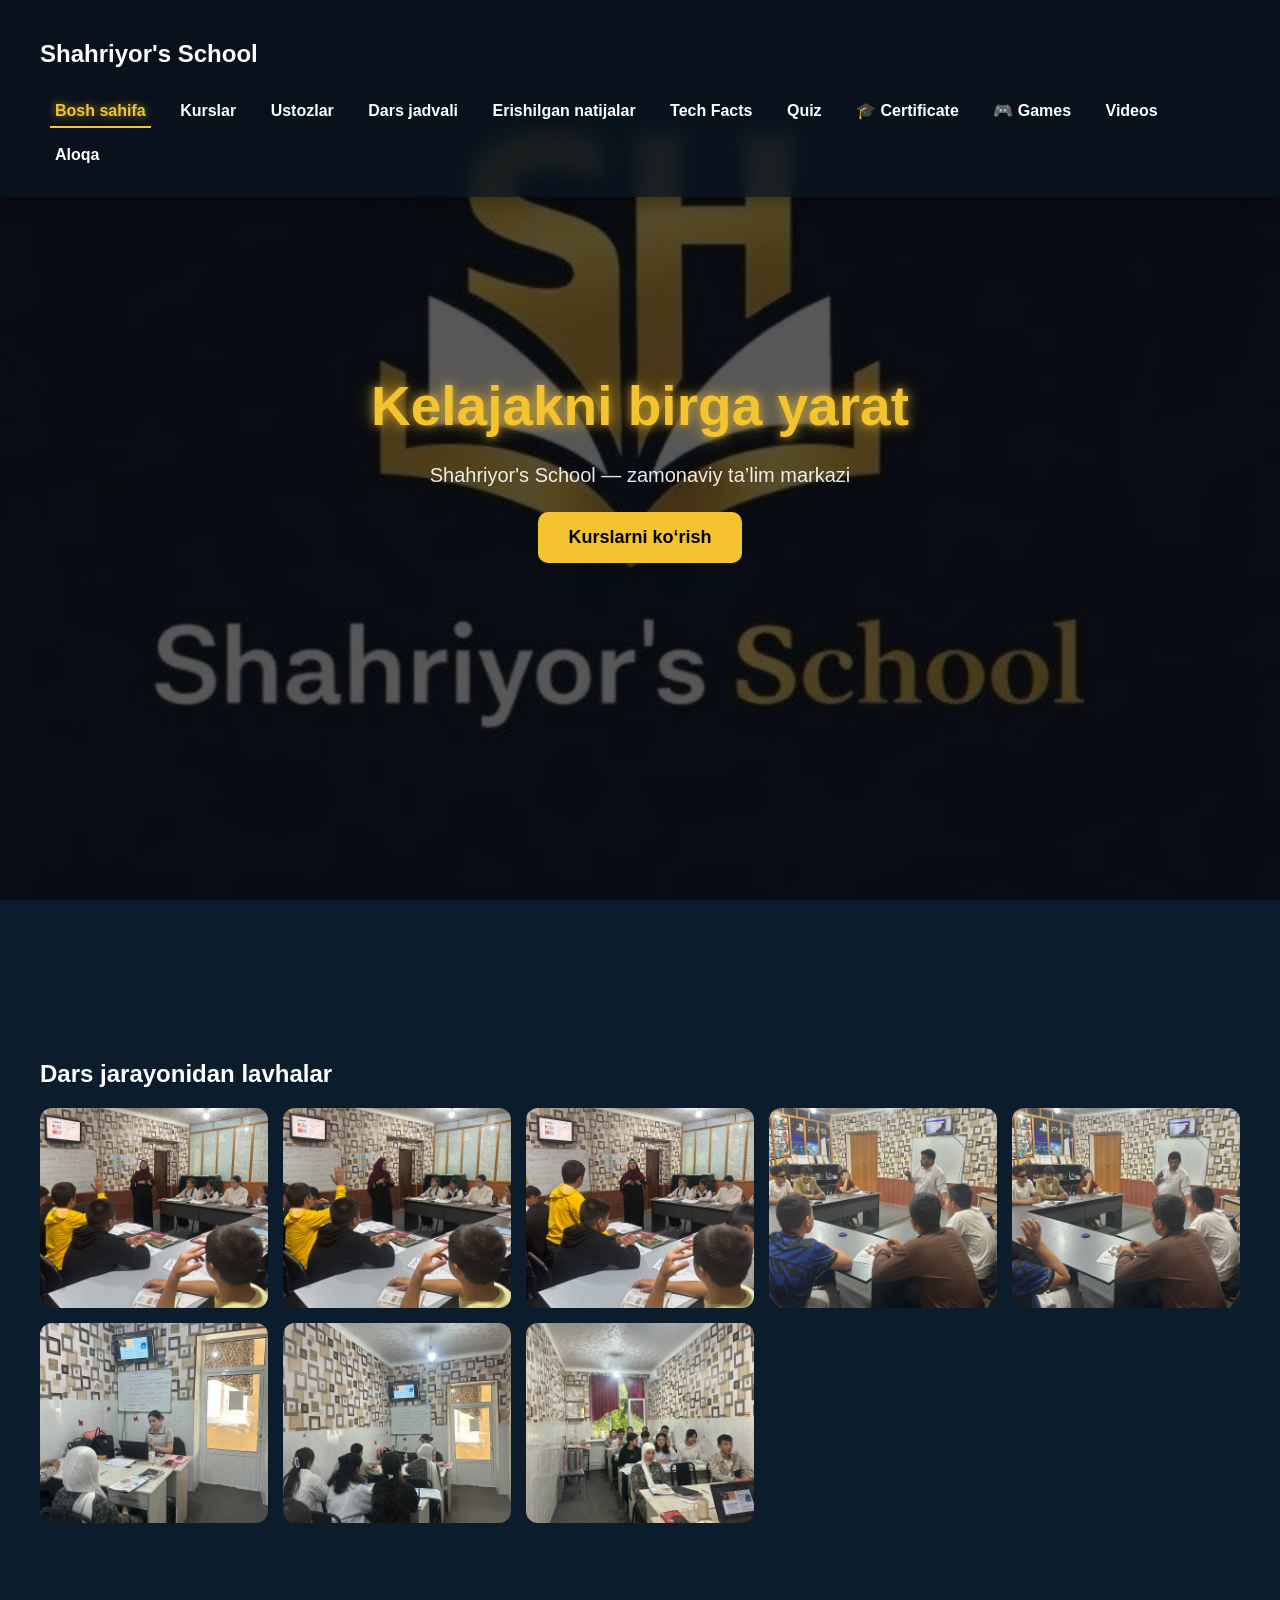
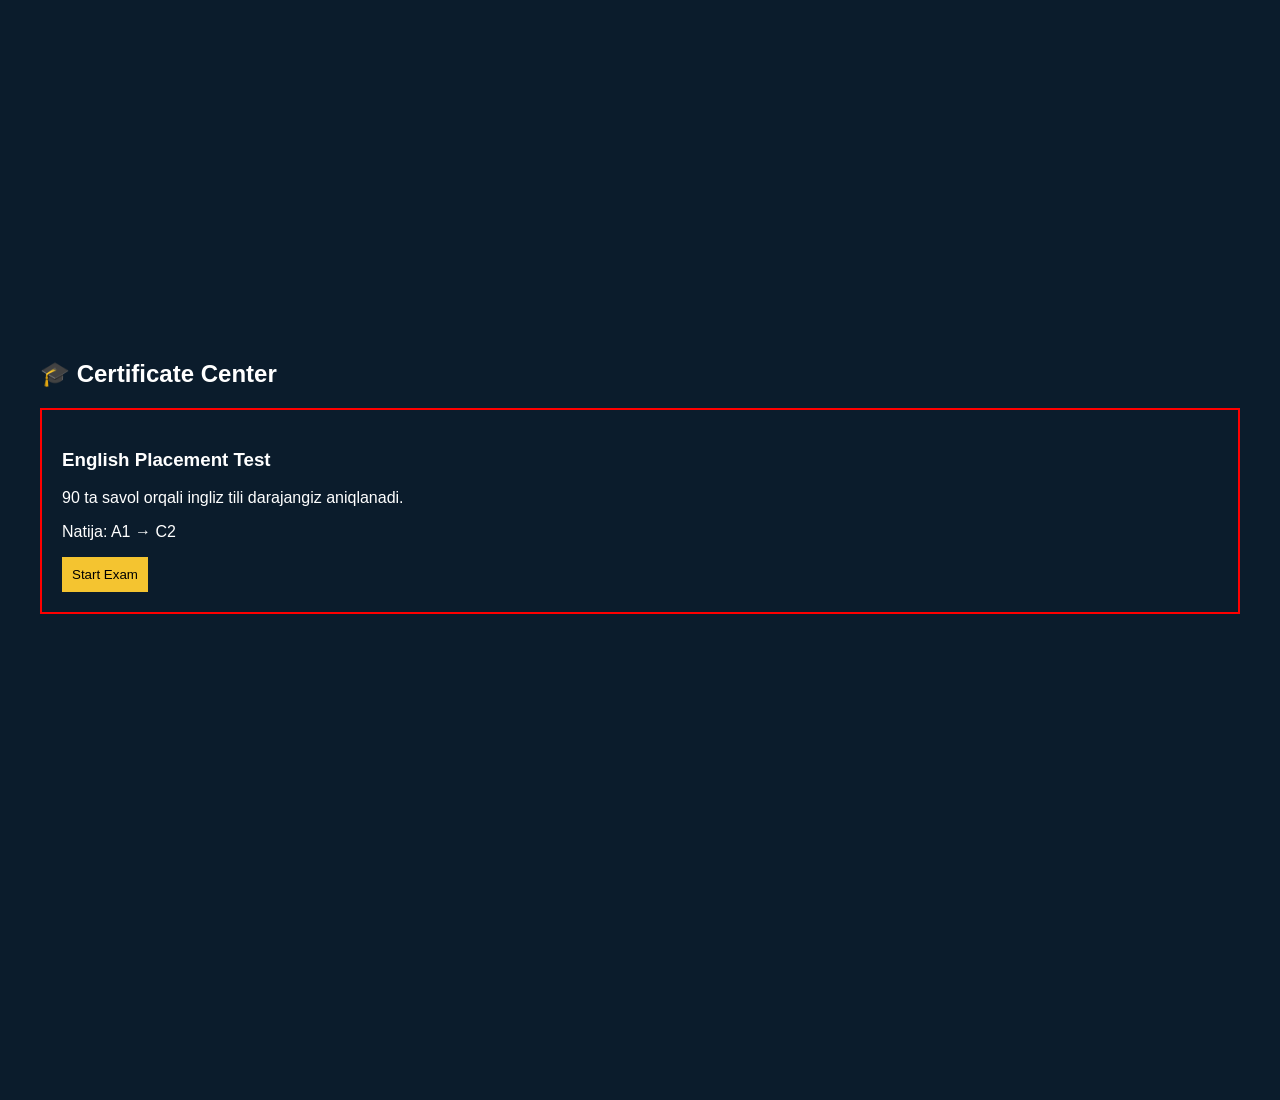
==== index.html @ 8b15fd75 "Add files via upload" ====
<!DOCTYPE html>
<html lang="uz">
<head>
<meta charset="UTF-8">
<meta name="viewport" content="width=device-width, initial-scale=1.0">
<title>Shahriyor's School | Ingliz tili va IT o'quv markazi</title>
<link rel="stylesheet" href="style.css">

<link rel="icon" type="image/png" href="favicon.png">

</head>

<body>

<!-- HERO SECTION -->
<div class="hero">
  <div class="hero-overlay"></div>

  <div class="hero-content">
  <h1 id="typewriter"></h1>
  <p>Shahriyor's School — zamonaviy ta’lim markazi</p>

 <button onclick="goSection('courses')">Kurslarni ko‘rish</button>
</div>
</div>

<header class="main-header">
<h2>Shahriyor's School</h2>
<button class="menu-toggle" onclick="toggleMenu()">☰ Menu</button>
<nav>
<button onclick="goSection('home')">Bosh sahifa</button>
<button onclick="goSection('courses')">Kurslar</button>
<button onclick="goSection('teachers')">Ustozlar</button>
<button onclick="goSection('schedule')">Dars jadvali</button>
<button onclick="goSection('results')">Erishilgan natijalar</button>
<button onclick="goSection('facts')">Tech Facts</button>
<button onclick="goSection('quiz')">Quiz</button>
<button onclick="goSection('certificate')">🎓 Certificate</button>
<button onclick="goSection('games')">🎮 Games</button>
<button onclick="goSection('videos')">Videos</button>
<button onclick="goSection('contact')">Aloqa</button>
</nav>
</header>
<!-- HOME -->
<section id="home" class="active">

<h2>Dars jarayonidan lavhalar</h2>

<div class="gallery">
  <img src="images!!/lopo1.jpg.jpg" onclick="openImage(this)">
  <img src="images!!/lopo2.jpg.jpg" onclick="openImage(this)">
  <img src="images!!/lopo3.jpg.jpg" onclick="openImage(this)">
  <img src="images!!/lopo4.jpg.jpg" onclick="openImage(this)">
  <img src="images!!/lopo5.jpg.jpg" onclick="openImage(this)">
  <img src="images!!/lopo6.jpg.jpg" onclick="openImage(this)">
  <img src="images!!/lopo7.jpg.jpg" onclick="openImage(this)">
  <img src="images!!/lopo8.jpg.jpg" onclick="openImage(this)">
</div>

</section>
<!-- Kattalashtirish oynasi -->
<div id="lightbox" onclick="outsideClose(event)">
  <span class="prev" onclick="prevImage(event)">&#10094;</span>
  <img id="lightbox-img">
  <span class="next" onclick="nextImage(event)">&#10095;</span>
  <span class="close-btn" onclick="closeImage()">✖</span>
</div>

<!-- TEACHERS -->
<section id="teachers">
<h2>Ustozlar</h2>

<div class="teachers-grid">

  <div class="teacher-box scroll-anim">
    <img src="images!!/Shahriyor Ruzimatov.jpg" alt="">
    <h3>Shahriyor Ruzimatov</h3>
    <h3>CEO: Founder of this studying center</h3>
    <p>18 yillik tajribaga ega malakali ustoz. Shahriyor's School asoschisi</p>
    <p>Pre-Intermediate, Intermediate, Upper-Intermediate, IELTS, TOEFL, Multilevel</p>
  </div>

  <div class="teacher-box">
    <img src="images!!/Ardasher Azizmatov.jpg" alt="">
    <h3>Ardasher Azizmatov</h3>
    <p>English Support Teacher</p>
    <p>Beginner, Elementary, Pre-Intermediate</p>
  </div>

  <div class="teacher-box">
    <img src="images!!/Izatilla Raxmadjanov.jpg" alt="">
    <h3>Izatilla Raxmadjanov</h3>
    <p>IT Teacher. Dasturlashni 0 dan o'rganishingizga yordam beradi.</p>
    <p>Frontend, Backend, Python, CSS, JS, HTML</p>
  </div>

  <div class="teacher-box">
    <img src="images!!/Husanova Sevara.jpg" alt="">
    <h3>Husanova Sevara</h3>
    <p>English Teacher. 5+ yillik tajribaga ega malakali ustoz.</p>
    <p>Beginner, Elementary, Pre-Intermediate</p>
  </div>

  <div class="teacher-box">
    <img src="images!!/Nihola Mamayusupova.jpg" alt="">
    <h3>Nihola Mamayusupova</h3>
    <p>English Teacher. C1 darajaga ega tajribali ustozlardan biri.</p>
    <p>Beginner, Elementary, Pre-Intermediate</p>
  </div>

</div> 

</section>

<!-- COURSES -->
<section id="courses">

<h2>Kurslar</h2>

<div id="course-home">
  <div class="course-select">
    <button class="course-main" onclick="showEnglish()">📘 Ingliz tili</button>
    <button class="course-main" onclick="showIT()">💻 IT</button>
  </div>
</div>

<div id="english" class="hidden english-list">
  <button class="back-btn" onclick="backCourses()">⬅ Ortga</button>

  <button onclick="openModal('Beginner', 'Ardasher Azizmatov tomonidan olib boriladi', '300 ming som')">Beginner</button>
  <button onclick="openModal('Elementary', 'Ardasher Azizmatov tomonidan olib boriladi', '300 ming som')">Elementary</button>
  <button onclick="openModal('Pre-Intermediate', 'Shahriyor Ruzimatov tomonidan olib boriladi', '350 ming som')">Pre-Intermediate</button>
  <button onclick="openModal('Intermediate', 'Shahriyor Ruzimatov tomonidan olib boriladi', '350 ming som')">Intermediate</button>
  <button onclick="openModal('Upper-Intermediate', 'Shahriyor Ruzimatov tomonidan olib boriladi', '350 ming som')">Upper-Intermediate</button>
  <button onclick="openModal('IELTS', 'Shahriyor Ruzimatov tomonidan olib boriladi', '500 ming som')">IELTS</button>
  <button onclick="openModal('TOEFL', 'Shahriyor Ruzimatov tomonidan olib boriladi', '500 ming som')">TOEFL</button>
</div>

<div id="it" class="hidden center">
  <button class="back-btn" onclick="backCourses()">⬅ Ortga</button>
  <p>Izatilla Raxmadjanov tomonidan olib boriladi</p>
  <p>Frontend, Backend, Python, CSS, JS, HTML</p>
  <p>Kurs narxi: 500 ming so'm</p>
  <button class="yellow" onclick="openModal('IT kursi', 'Izatilla Raxmadjanov boshchiligida olib boriladi', '500 ming som')">Kursga yozilish</button>
</div>
</section>

<!-- SCHEDULE -->
<section id="schedule">
<h2>Dars jadvali</h2>
<p>Dushanba-Chorshanba-Juma</p>
<P>Seshanba-Payshanba-Shanba</P>
<p>15:00-16:30 | 16:30-18:00 | 18:00-19:30</p>
</section>

<!-- RESULTS -->
<section id="results">
<h2>O'quvchilarimizning natijalari</h2>

<div class="results-gallery">
  <img src="images!!/cefr1.jpg" onclick="openImage(this)">
  <img src="images!!/cefr2.jpg" onclick="openImage(this)">
  <img src="images!!/cefr3.jpg" onclick="openImage(this)">
  <img src="images!!/cefr4.jpg" onclick="openImage(this)">
  <img src="images!!/cefr5.jpg" onclick="openImage(this)">
</div>

</section>

<!-- DAILY TECH FACTS -->
<section id="facts">
  <h2>💡 Daily Tech Fact</h2>

  <div class="fact-box">
    <p id="factText">Loading fact...</p>
    <button class="yellow" onclick="newFact()">New Fact</button>
  </div>
</section>

<!-- QUIZ -->
<section id="quiz">
  <h2>🧠 IT Quiz</h2>

  <div class="quiz-box">
    <p id="question">Savol yuklanmoqda...</p>

    <div id="answers"></div>

    <p id="result"></p>
    <button class="yellow" onclick="loadQuiz()">Next Question</button>
  </div>
</section>

<!-- CERTIFICATE CENTER -->

<section id="certificate">

<h2>🎓 Certificate Center</h2>

<div class="certificate-home">

<div id="certificate-box">

<h3>English Placement Test</h3>

<p>
90 ta savol orqali ingliz tili darajangiz aniqlanadi.
</p>

<p>
Natija: A1 → C2
</p>

<button
class="yellow"
onclick="startPlacementTest()">
Start Exam
</button>

</div>

<div id="test-area" class="hidden">

<div id="questionNumber">
Savol 1 / 90
</div>

<h3 id="test-question"></h3>

<div id="test-options"></div>

<input
id="typing-answer"
class="hidden">

<button
id="submit-answer"
class="yellow hidden">
Submit
</button>

<p id="test-result"></p>

</div>

</div>

</section>

<!-- VIDEOS -->
<section id="videos">
  <h2>🎥 Videos Gallery</h2>

  <h3>Results</h3>
  <div class="video-grid">
    <video controls src="images!!/Result1.mp4"></video>
    <video controls src="images!!/Result2.mp4"></video>
  </div>

  <h3>During Lessons</h3>
  <div class="video-grid">
    <video controls src="images!!/Lesson3.mp4"></video>
  </div>

</section>

<section id="games">

<h2>🎮 Games Center</h2>

<div id="game-home">

<div class="course-select">

<button class="course-main"
onclick="showGame('wordgame')">

🧩 Word Guess
</button>

<button class="course-main"
onclick="showGame('typing')">

⌨️ Typing Speed
</button>

<button class="course-main"
onclick="showGame('memory')">

🃏 Memory Card
</button>

<button class="course-main"
onclick="showGame('battle')">

⚔️ Quiz Battle
</button>

</div>

</div>


<div id="wordgame" class="hidden">

<button class="back-btn"
onclick="backGames()">
⬅ Ortga
</button>

<h3>🧩 Word Guess</h3>

<p id="wordHint">
Harflarni toping
</p>

<h2 id="hiddenWord">
_ _ _ _ _
</h2>

<input
id="answer"
placeholder="So'zni yozing">

<button
class="yellow"
onclick="checkWord()">

Tekshirish
</button>

<p id="score">
Ball: 0
</p>

<p id="resultWord"></p>

</div>


<div id="typing" class="hidden">

<button class="back-btn"
onclick="backGames()">

⬅ Ortga
</button>

<h3>⌨️ Typing Speed</h3>

<p id="typingTimer">
10
</p>

<h2 id="typingWord"></h2>

<input
id="typingInput"
placeholder="So'zni tez yozing">

<button
class="yellow"
onclick="checkTyping()">

Tekshirish
</button>

<p id="typingResult"></p>

</div>

<div id="memory" class="hidden">

<button class="back-btn"
onclick="backGames()">

⬅ Ortga
</button>

<h3>🃏 Memory Card</h3>

<div id="memoryBoard"
class="memory-board">

</div>

<p id="memoryResult"></p>

</div>

<div id="battle" class="hidden">

<button class="back-btn"
onclick="backGames()">

⬅ Ortga
</button>

<h3>⚔️ Quiz Battle</h3>

<p id="battleQuestion">
Savol yuklanmoqda...
</p>

<div id="battleAnswers">

</div>

<p id="battleScore">
Ball: 0
</p>

<p id="battleResult"></p>

</div>

</section>

<!-- CONTACT -->
<section id="contact">
<h2>Aloqa</h2>
<div class="card">📞 +998936153522</div>
<div class="card">📩 @Shahriyor_teach</div>
</section>

<!-- MODAL -->
<div id="modal" class="modal">
<div class="modal-content">

<h3 id="title"></h3>

<input id="ism" placeholder="Ism">
<input id="fam" placeholder="Familya">
<input id="tel" placeholder="Telefon">

<select id="teacherSelect" class="hidden">
<option value="">Ustoz tanlang</option>
</select>

<select id="day">
<option value="">Kun tanlang</option>
<option>Dushanba-Chorshanba-Juma</option>
<option>Seshanba-Payshanba-Shanba</option>
</select>

<select id="time">
<option value="">Vaqt tanlang</option>
<option>15:00-16:30</option>
<option>16:30-18:00</option>
<option>18:00-19:30</option>
</select>

<input type="hidden" id="_subject" value="Yangi kursga yozilish">
<input type="hidden" id="_captcha" value="false">
<input type="hidden" id="_template" value="table">

<button class="yellow" onclick="send()">Yuborish</button>
<button onclick="closeModal()">Yopish</button>

</div>
</div>

<script src="script.js"></script>
</body>
</html>
---- style.css ----
html{
  scroll-behavior:smooth;
}

body {
  margin:0;
  font-family:Arial;
  background:#0b1c2c;
  color:white;
}

.main-header{
display:flex;
justify-content:space-between;
flex-wrap:wrap;
align-items:center;
padding:20px 40px;
position:fixed;
top:0;
left:0;
width:100%;
z-index:9999;
backdrop-filter:blur(10px);
background:rgba(8,21,32,0.75);
box-shadow:0 5px 15px rgba(0,0,0,0.3);
box-sizing:border-box;
}

nav button {
background:none;
color:white;
border:none;
cursor:pointer;
margin:5px 10px;
font-size:16px;
font-weight:bold;
position:relative;
padding:8px 5px;
transition:0.3s;
}

nav button::after{
content:"";
position:absolute;
left:0;
bottom:0;
width:0%;
height:2px;
background:#f4c430;
transition:0.4s;
}

nav button:hover::after{
width:100%;
}

nav button:hover{
color:#f4c430;
text-shadow:0 0 10px rgba(244,196,48,0.7);
}

.yellow {
background:#f4c430;
color:black;
padding:10px;
border:none;
cursor:pointer;
}

section{
display:none;
padding:140px 40px 40px;
min-height:100vh;
scroll-margin-top:100px;
}

.active{
display:block;
}
.hidden{
display:none !important;
}

.modal{
display:none;
position:fixed;
top:0;
left:0;
width:100%;
height:100%;
background:rgba(0,0,0,0.75);
justify-content:center;
align-items:center;
z-index:999999;
overflow-y:auto;
padding:20px;
}

input, select{
width:100%;
padding:12px;
margin:8px 0;
border:1px solid #ccc;
border-radius:10px;
font-size:15px;
box-sizing:border-box;
outline:none;
transition:0.3s;
}

input:focus, select:focus{
border:1px solid #f4c430;
box-shadow:0 0 10px rgba(244,196,48,0.4);
}

.center {text-align:center;}
/* Fade + slide animatsiya */
.teacher {
opacity:0;
transform:translateY(30px);
animation:fadeUp 0.8s ease forwards;
}

.teacher:nth-child(1){animation-delay:0.2s;}
.teacher:nth-child(2){animation-delay:0.4s;}
.teacher:nth-child(3){animation-delay:0.6s;}

@keyframes fadeUp {
to {
opacity:1;
transform:translateY(0);
}
}

/* Hover premium effekt */
.card {
background:#112233;
padding:20px;
margin:15px;
border-radius:12px;
transition:0.4s;
box-shadow:0 0 0 transparent;
}

.card:hover {
transform:translateY(-10px) scale(1.03);
box-shadow:0 10px 30px rgba(244,196,48,0.4);
border:1px solid #f4c430;
}
.gallery {
display:grid;
grid-template-columns: repeat(auto-fit, minmax(200px, 1fr));
gap:15px;
margin-top:20px;
}

.gallery img {
width:100%;
height:200px;
object-fit:cover;
border-radius:12px;
transition:0.4s;
opacity:0;
transform:scale(0.8);
animation:fadeZoom 0.8s ease forwards;
}

.teacher:nth-of-type(1){animation-delay:0.2s;}
.teacher:nth-of-type(2){animation-delay:0.4s;}
.teacher:nth-of-type(3){animation-delay:0.6s;}
.gallery img:nth-child(4){animation-delay:0.4s;}
.gallery img:nth-child(5){animation-delay:0.5s;}
.gallery img:nth-child(6){animation-delay:0.6s;}
.gallery img:nth-child(7){animation-delay:0.7s;}
.gallery img:nth-child(8){animation-delay:0.8s;}

.gallery img:hover {
transform:scale(1.1);
box-shadow:0 10px 30px rgba(244,196,48,0.5);
}

@keyframes fadeZoom {
to {
opacity:1;
transform:scale(1);
}
}

.gallery img:hover{
  transform: scale(1.05);
}

/* Katta rasm oynasi */
#lightbox{
  position: fixed;
  display: none;
  top: 0;
  left: 0;
  width: 100%;
  height: 100%;
  background: rgba(0,0,0,0.92);
  justify-content: center;
  align-items: center;
  z-index: 9999;
}

#lightbox img{
  width:auto;
  height:auto;
  max-width:95%;
  max-height:85%;
  border-radius:14px;
  box-shadow:0 15px 40px rgba(244,196,48,0.4);
}
.course-select{
display:flex;
gap:20px;
justify-content:center;
margin:30px 0;
flex-wrap:wrap;
}

.course-main{
background:linear-gradient(45deg,#f4c430,#ffdd55);
color:black;
padding:18px 35px;
font-size:20px;
border:none;
border-radius:14px;
cursor:pointer;
transition:0.4s;
font-weight:bold;
}

.course-main:hover{
transform:translateY(-8px) scale(1.05);
box-shadow:0 10px 25px rgba(244,196,48,0.5);
}

.english-list{
display:flex;
flex-direction:column;
gap:12px;
margin-top:20px;
animation:fadeDown 0.7s ease;
}

.english-list button{
padding:15px;
font-size:18px;
border:none;
border-radius:12px;
background:#13283d;
color:white;
cursor:pointer;
transition:0.4s;
}

.english-list button:hover{
transform:translateX(10px);
box-shadow:0 8px 20px rgba(244,196,48,0.4);
}

#it{
animation:fadeDown 0.7s ease;
}

#it p{
font-size:20px;
margin:10px;
}

.modal-content{
background:white;
color:black;
padding:30px;
width:360px;
margin:8% auto;
border-radius:18px;
animation:zoomIn 0.5s ease;
box-shadow:0 15px 40px rgba(0,0,0,0.4);
}

#title{
white-space:pre-line;
font-size:22px;
text-align:center;
margin-bottom:20px;
line-height:1.6;
}

@keyframes zoomIn{
from{transform:scale(0.6);opacity:0;}
to{transform:scale(1);opacity:1;}
}

@keyframes fadeDown{
from{opacity:0;transform:translateY(-20px);}
to{opacity:1;transform:translateY(0);}
}
.back-btn{
background:#f4c430;
color:black;
border:none;
padding:10px 20px;
border-radius:10px;
cursor:pointer;
font-weight:bold;
margin-bottom:20px;
transition:0.3s;
}

.back-btn:hover{
transform:scale(1.05);
}
.teachers-grid{
display:grid;
grid-template-columns:repeat(auto-fit,minmax(250px,1fr));
gap:25px;
margin-top:30px;
}

.teacher-box{
background:#112233;
padding:20px;
border-radius:18px;
text-align:center;
transition:0.4s;
animation:fadeUp 0.8s ease;
box-shadow:0 10px 25px rgba(0,0,0,0.3);
}

.teacher-box:hover{
transform:translateY(-10px) scale(1.03);
box-shadow:0 15px 30px rgba(244,196,48,0.4);
}

.teacher-box img{
width:160px;
height:160px;
object-fit:cover;
border-radius:50%;
margin-bottom:15px;
border:4px solid #f4c430;
}

.teacher-box h3{
margin:10px 0;
font-size:24px;
color:#f4c430;
}

.teacher-box p{
font-size:15px;
line-height:1.5;
}
.results-gallery{
display:grid;
grid-template-columns:repeat(auto-fit,minmax(220px,1fr));
gap:20px;
margin-top:30px;
}

.results-gallery img{
width:100%;
height:280px;
object-fit:cover;
border-radius:16px;
cursor:pointer;
transition:0.5s;
opacity:0;
transform:translateY(30px);
animation:resultFade 0.8s ease forwards;
box-shadow:0 10px 25px rgba(0,0,0,0.3);
}

.results-gallery img:nth-child(1){animation-delay:0.1s;}
.results-gallery img:nth-child(2){animation-delay:0.2s;}
.results-gallery img:nth-child(3){animation-delay:0.3s;}
.results-gallery img:nth-child(4){animation-delay:0.4s;}
.results-gallery img:nth-child(5){animation-delay:0.5s;}

.results-gallery img:hover{
transform:scale(1.05) rotate(1deg);
box-shadow:0 15px 35px rgba(244,196,48,0.5);
}

@keyframes resultFade{
to{
opacity:1;
transform:translateY(0);
}
}
@keyframes fadeLight{
from{opacity:0;}
to{opacity:1;}
}

@keyframes zoomPop{
from{transform:scale(0.7);}
to{transform:scale(1);}
}
.prev, .next, .close-btn{
  position:absolute;
  color:white;
  font-size:40px;
  cursor:pointer;
  user-select:none;
  font-weight:bold;
  z-index:10000;
}

.prev{ left:30px; top:50%; transform:translateY(-50%); }
.next{ right:30px; top:50%; transform:translateY(-50%); }
.close-btn{ top:20px; right:30px; font-size:30px; }

.prev:hover, .next:hover, .close-btn:hover{
  color:#f4c430;
}

.menu-toggle{
display:none;
background:#f4c430;
color:black;
border:none;
padding:10px 18px;
font-weight:bold;
border-radius:8px;
cursor:pointer;
}

/* HERO SECTION */
.hero{
  position: relative;
  height: 100vh;
  background-image: url("images!!/lopo.jpg.jpg");
  background-size: cover;
  background-position: center;
  display: flex;
  align-items: center;
  justify-content: center;
}

/* qora overlay */
.hero-overlay{
  position: absolute;
  top:0;
  left:0;
  width:100%;
  height:100%;
  background: rgba(0,0,0,0.65);
}

/* content */
.hero-content{
  position: relative;
  text-align: center;
  color: white;
  animation: fadeUpHero 1.2s ease;
}

.hero-content h1{
  font-size: clamp(32px, 6vw, 55px);
  margin-bottom: 15px;
}

.hero-content p{
  font-size: 20px;
  opacity: 0.9;
  margin-bottom: 25px;
}

/* button */
.hero-content button{
  background: #f4c430;
  border: none;
  padding: 15px 30px;
  font-size: 18px;
  font-weight: bold;
  cursor: pointer;
  border-radius: 10px;
  transition: 0.4s;
}

.hero-content button:hover{
  transform: scale(1.1);
  box-shadow: 0 10px 25px rgba(244,196,48,0.5);
}

/* animatsiya */
@keyframes fadeUpHero{
  from{
    opacity:0;
    transform: translateY(30px);
  }
  to{
    opacity:1;
    transform: translateY(0);
  }
}

/* mobile */
@media(max-width:768px){
  .hero-content h1{
    font-size: 32px;
  }

  .hero-content p{
    font-size: 16px;
  }
}

/* scroll animatsiya */
.scroll-anim{
  opacity: 0;
  transform: translateY(40px);
  transition: 0.8s ease;
}

.scroll-anim.show{
  opacity: 1;
  transform: translateY(0);
}

header{
  backdrop-filter: blur(10px);
  background: rgba(8,21,32,0.75);
}

.modal-content{
background:rgba(255,255,255,0.96);
color:black;
padding:30px;
width:100%;
max-width:380px;
border-radius:18px;
animation:zoomIn 0.5s ease;
box-shadow:0 15px 40px rgba(0,0,0,0.4);
margin:auto;
backdrop-filter:blur(12px);
}

html{
  scroll-behavior:smooth;
}

section{
  scroll-margin-top:100px;
}

#typewriter{
  color:#f4c430;
  text-shadow:0 0 8px rgba(244,196,48,0.5),
              0 0 15px rgba(244,196,48,0.4),
              0 0 25px rgba(244,196,48,0.3);
  min-height:70px;
}

nav button.active-nav{
color:#f4c430;
text-shadow:0 0 10px rgba(244,196,48,0.7);
}

nav button.active-nav::after{
width:100%;
}

.fact-box, .quiz-box{
  background:#112233;
  padding:30px;
  border-radius:18px;
  max-width:700px;
  margin:auto;
  text-align:center;
  box-shadow:0 10px 30px rgba(0,0,0,0.3);
}

.fact-box p, .quiz-box p{
  font-size:20px;
  line-height:1.6;
  margin-bottom:20px;
}

#answers button{
  display:block;
  width:100%;
  margin:10px 0;
  padding:14px;
  border:none;
  border-radius:12px;
  background:#1b3550;
  color:white;
  cursor:pointer;
  transition:0.3s;
}

#answers button:hover{
  background:#f4c430;
  color:black;
}

.video-grid{
  display:grid;
  grid-template-columns:repeat(auto-fit,minmax(250px,1fr));
  gap:20px;
  margin-bottom:40px;
}

.video-grid video{
  width:100%;
  height:auto;
  display:block;
  border-radius:15px;
  box-shadow:0 10px 25px rgba(0,0,0,0.3);
  transition:0.4s;
}

.video-grid video:hover{
  transform:scale(1.03);
  box-shadow:0 15px 30px rgba(244,196,48,0.4);
}

#videos h3{
  margin-top:40px;
  color:#f4c430;
  font-size:28px;
}

/* =========================
   FULL MOBILE RESPONSIVE
========================= */

*{
  box-sizing:border-box;
}

img,
video{
  max-width:100%;
  height:auto;
}

body{
  overflow-x:hidden;
}

/* HEADER */
@media(max-width:768px){

  .main-header{
    padding:15px;
    flex-direction:column;
    align-items:center;
    gap:10px;
    position:fixed;
  }

  .main-header h2{
    font-size:22px;
    margin:0;
    text-align:center;
  }

  nav{
    width:100%;
    display:none;
    flex-direction:column;
    gap:8px;
  }

  nav.show-menu{
    display:flex;
  }

  nav button{
    width:100%;
    padding:12px;
    font-size:15px;
    border-radius:10px;
    background:#13283d;
  }

  .menu-toggle{
    display:block;
    width:100%;
    max-width:250px;
  }

  /* HERO */
  .hero{
    height:85vh;
    padding:20px;
    text-align:center;
  }

  .hero-content{
    width:100%;
  }

  .hero-content h1{
    font-size:34px;
    line-height:1.3;
  }

  .hero-content p{
    font-size:16px;
    line-height:1.5;
  }

  .hero-content button{
    width:100%;
    max-width:280px;
    font-size:16px;
    padding:14px;
  }

  /* SECTION */
  section{
    padding:120px 15px 40px;
  }

  /* GALLERY */
  .gallery{
    grid-template-columns:1fr 1fr;
    gap:10px;
  }

  .gallery img{
    width:100%;
    height:130px;
    object-fit:cover;
  }

  /* TEACHERS */
  .teachers-grid{
    grid-template-columns:1fr;
  }

  .teacher-box{
    padding:15px;
  }

  .teacher-box img{
    width:110px;
    height:110px;
  }

  .teacher-box h3{
    font-size:20px;
  }

  /* RESULTS */
  .results-gallery{
    grid-template-columns:1fr;
  }

  .results-gallery img{
    height:auto;
  }

  /* COURSES */
  .course-select{
    flex-direction:column;
  }

  .course-main{
    width:100%;
    font-size:18px;
  }

  .english-list button{
    width:100%;
    font-size:16px;
  }

  /* FACT + QUIZ */
  .fact-box,
  .quiz-box{
    padding:20px;
  }

  .fact-box p,
  .quiz-box p{
    font-size:16px;
  }

  /* VIDEO */
  .video-grid{
    grid-template-columns:1fr;
  }

  /* MODAL */
  .modal-content{
    width:95%;
    padding:20px;
    margin:auto;
  }

  input,
  select{
    font-size:16px;
  }

  /* LIGHTBOX */
  #lightbox img{
    max-width:95%;
    max-height:80%;
  }

  .prev,
  .next{
    font-size:26px;
  }

  .close-btn{
    font-size:24px;
  }

}

/* TABLET */
@media(min-width:769px) and (max-width:1024px){

  .gallery{
    grid-template-columns:repeat(3,1fr);
  }

  .teachers-grid{
    grid-template-columns:repeat(2,1fr);
  }

  .results-gallery{
    grid-template-columns:repeat(2,1fr);
  }

  .video-grid{
    grid-template-columns:repeat(2,1fr);
  }

}

#games h3{
color:#f4c430;
text-align:center;
margin-bottom:20px;
}

#games input{
max-width:300px;
display:block;
margin:auto;
}

#games p{
text-align:center;
}

/* MEMORY GAME */

.memory-board{
display:grid;
grid-template-columns:
repeat(4,80px);

gap:15px;

justify-content:center;

margin-top:30px;
}

.memory-card{
width:80px;
height:80px;

background:#f4c430;

display:flex;
justify-content:center;
align-items:center;

font-size:32px;

border-radius:12px;

cursor:pointer;

color:transparent;

transition:0.3s;

font-weight:bold;
}

.memory-card.open{
background:white;
color:black;
transform:scale(1.08);
}

.memory-card.done{
background:#4caf50;
color:white;
}

#memoryResult{
margin-top:20px;
font-size:22px;
font-weight:bold;
color:#f4c430;
}

/* QUIZ BATTLE */

#battleQuestion{
font-size:24px;
margin-bottom:20px;
color:#f4c430;
}

#battleAnswers{
max-width:500px;
margin:auto;
}

#battleAnswers button{
display:block;
width:100%;
padding:15px;
margin:12px 0;

border:none;
border-radius:12px;

background:#13283d;
color:white;

font-size:18px;

cursor:pointer;

transition:0.3s;
}

#battleAnswers button:hover{
background:#f4c430;
color:black;
transform:scale(1.03);
}

#battleScore{
font-size:22px;
margin-top:20px;
font-weight:bold;
color:#4caf50;
}

#battleResult{
font-size:22px;
margin-top:15px;
font-weight:bold;
}

/* WORD GAME EFFECT */

@keyframes shake{

0%{
transform:translateX(0);
}

25%{
transform:translateX(-5px);
}

50%{
transform:translateX(5px);
}

75%{
transform:translateX(-5px);
}

100%{
transform:translateX(0);
}

}

.shake{
animation:shake 0.4s;
}

@keyframes popText{

from{
opacity:0;
transform:scale(0.7);
}

to{
opacity:1;
transform:scale(1);
}

}

.pop{
animation:popText 0.4s;
}

/* TYPING TIMER */

#typingTimer{

font-size:32px;
font-weight:bold;

color:#f4c430;

text-align:center;

margin:15px 0;

animation:pulse 1s infinite;

}

@keyframes pulse{

0%{
transform:scale(1);
}

50%{
transform:scale(1.1);
}

100%{
transform:scale(1);
}

}

#typingWord{
font-size:32px;
color:#f4c430;
text-align:center;
margin-bottom:20px;
letter-spacing:2px;
}

#result{
font-size:22px;
font-weight:bold;
margin-top:20px;
}

/* CERTIFICATE CENTER */
.certificate-box{

max-width:700px;
margin:auto;

padding:40px;

background:#112233;

border-radius:20px;

text-align:center;

box-shadow:
0 10px 25px rgba(0,0,0,0.3);

}

.certificate-box h3{

font-size:32px;

color:#f4c430;

margin-bottom:20px;

}

.certificate-box p{

font-size:20px;

line-height:1.7;

}

.certificate-box button{

margin-top:20px;

font-size:18px;

padding:15px 35px;

}

.certificate-level{
position:relative;
overflow:hidden;
}

.certificate-level::before{
content:"";
position:absolute;
top:-100%;
left:-100%;
width:250%;
height:250%;
background:linear-gradient(
45deg,
transparent,
rgba(255,255,255,0.15),
transparent
);
transform:rotate(25deg);
transition:0.8s;
}

.certificate-level:hover::before{
top:100%;
left:100%;
}

.progress-wrap{
width:100%;
height:12px;
background:#0b1c2c;
border-radius:50px;
overflow:hidden;
margin-bottom:25px;
}

.progress-bar{
height:100%;
width:0%;
background:#f4c430;
transition:0.4s;
}

.pass-animation{
animation:passGlow 1s infinite alternate;
}

@keyframes passGlow{
from{
box-shadow:0 0 10px #4caf50;
}
to{
box-shadow:0 0 30px #4caf50;
}
}

.download-btn{
background:#4caf50;
color:white;
border:none;
padding:15px 25px;
border-radius:12px;
font-size:18px;
font-weight:bold;
cursor:pointer;
transition:0.3s;
}

.download-btn:hover{
transform:scale(1.08);
}

.final-score{
font-size:34px;
font-weight:bold;
color:#f4c430;
margin:20px 0;
}

#test-area{
max-width:900px;
margin:auto;
background:#112233;
padding:30px;
border-radius:20px;
box-shadow:0 10px 25px rgba(0,0,0,0.3);
}

#test-question{
font-size:28px;
line-height:1.5;
margin-bottom:20px;
}

#test-options button{
display:block;
width:100%;
margin:12px 0;
padding:15px;
border:none;
border-radius:12px;
background:#13283d;
color:white;
font-size:18px;
cursor:pointer;
transition:0.3s;
}

#test-options button:hover{
background:#f4c430;
color:black;
}

.certificate-box{
max-width:700px;
margin:auto;
text-align:center;
background:#112233;
padding:30px;
border-radius:20px;
box-shadow:0 10px 25px rgba(0,0,0,0.3);
}

#certificate{
display:block !important;
}

.certificate-home{
display:block !important;
}

#certificate-box{
display:block !important;
border:2px solid red;
padding:20px;
}
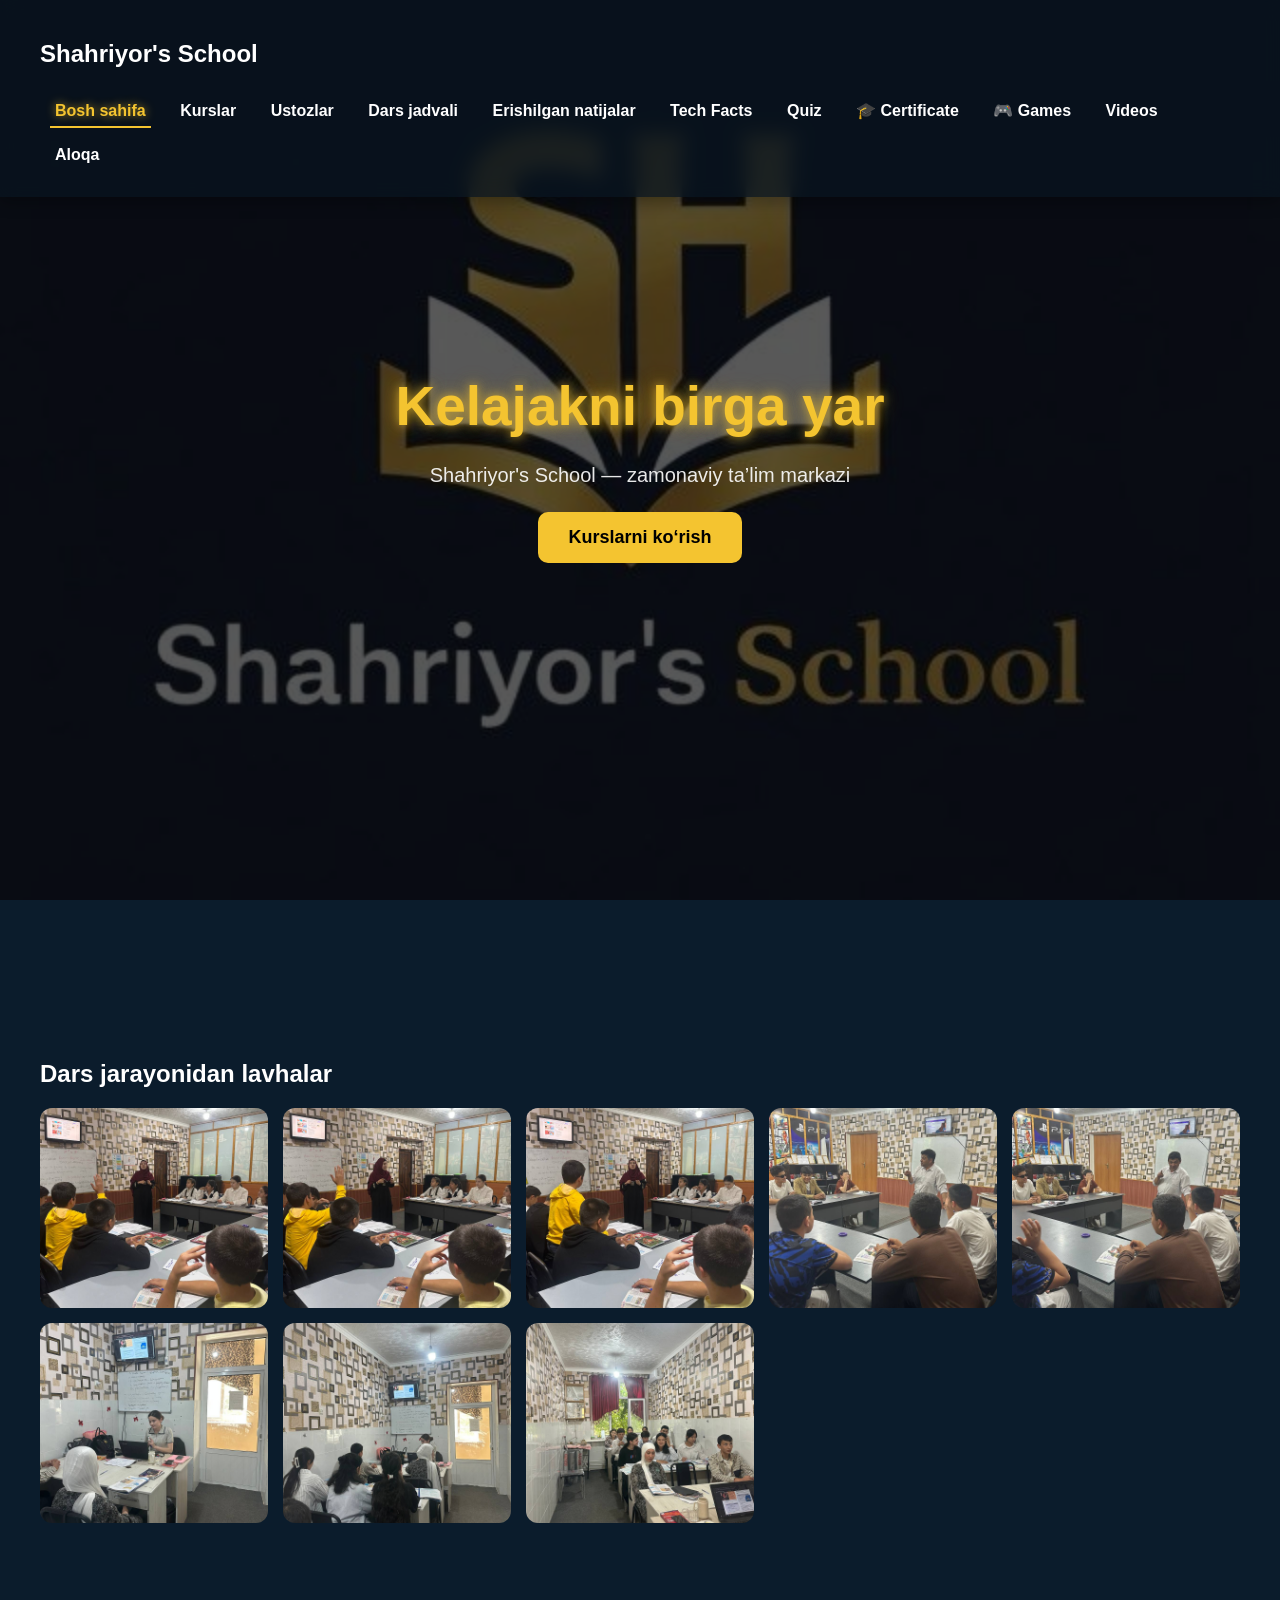
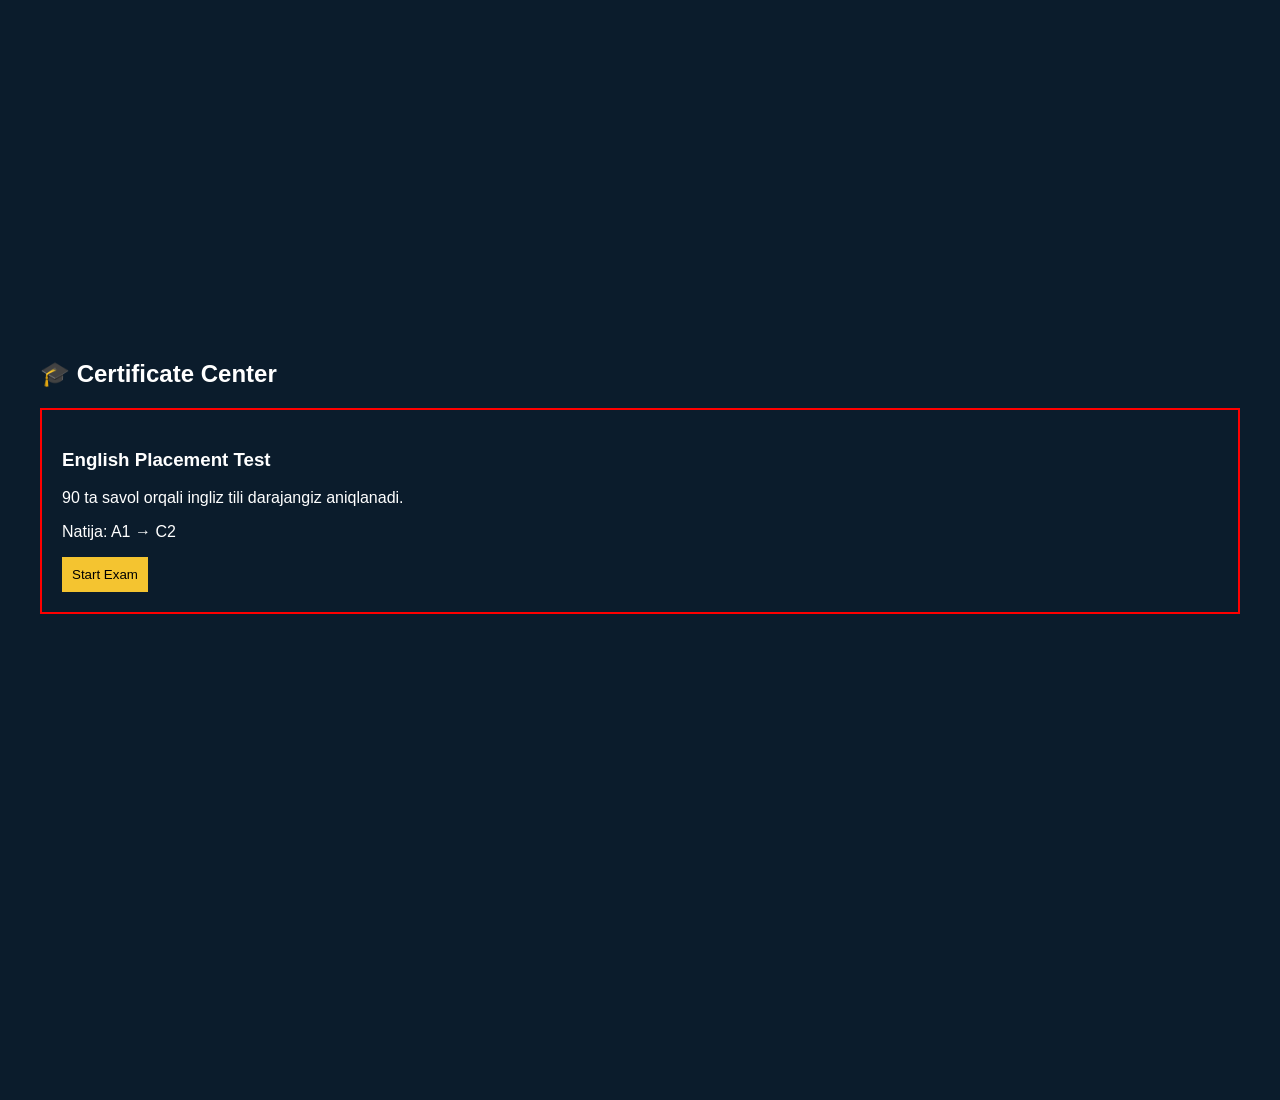
==== commit 20e3f3db: "Add files via upload" ====
--- a/index.html
+++ b/index.html
@@ -243,6 +243,17 @@
 
 </div>
 
+<div id="certificate-section" class="hidden">
+
+<button
+id="certificate-btn"
+class="yellow"
+onclick="generateCertificate()">
+
+🎓 Download Certificate
+
+</button>
+
 </div>
 
 </section>
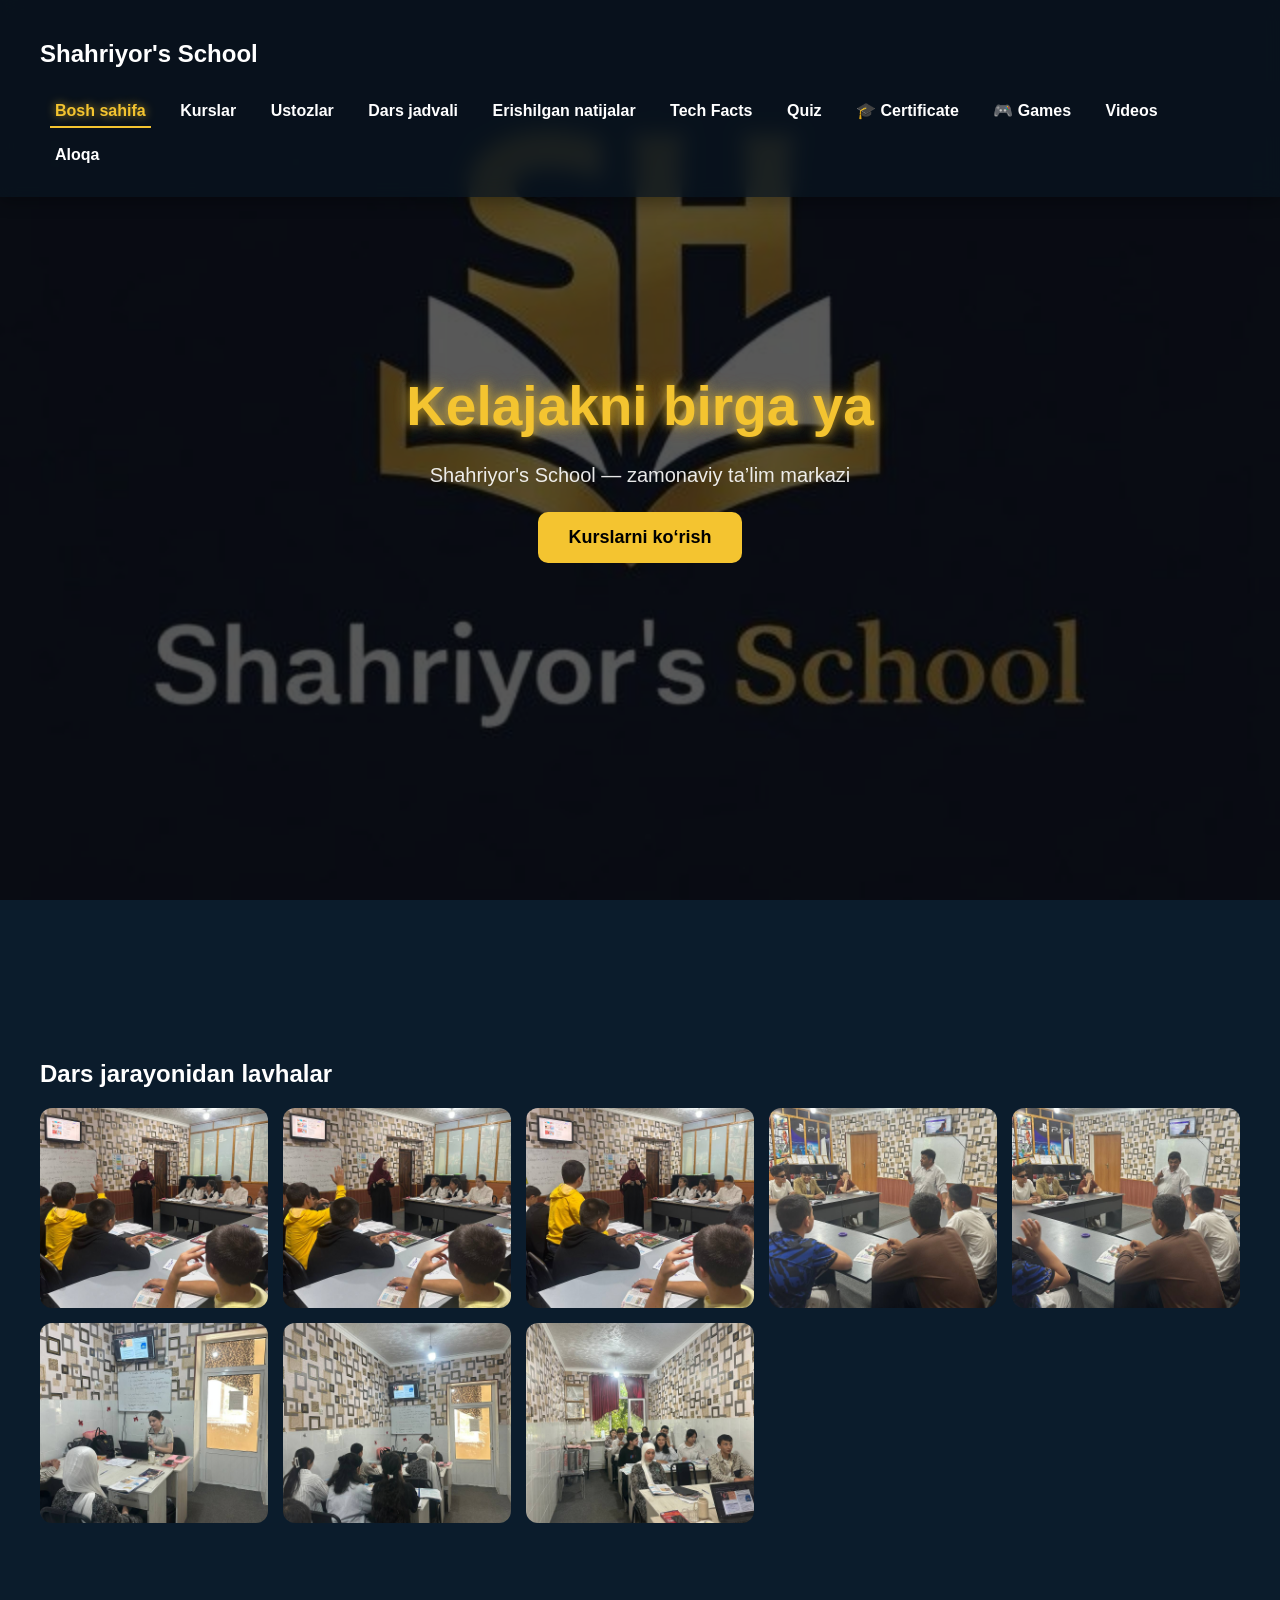
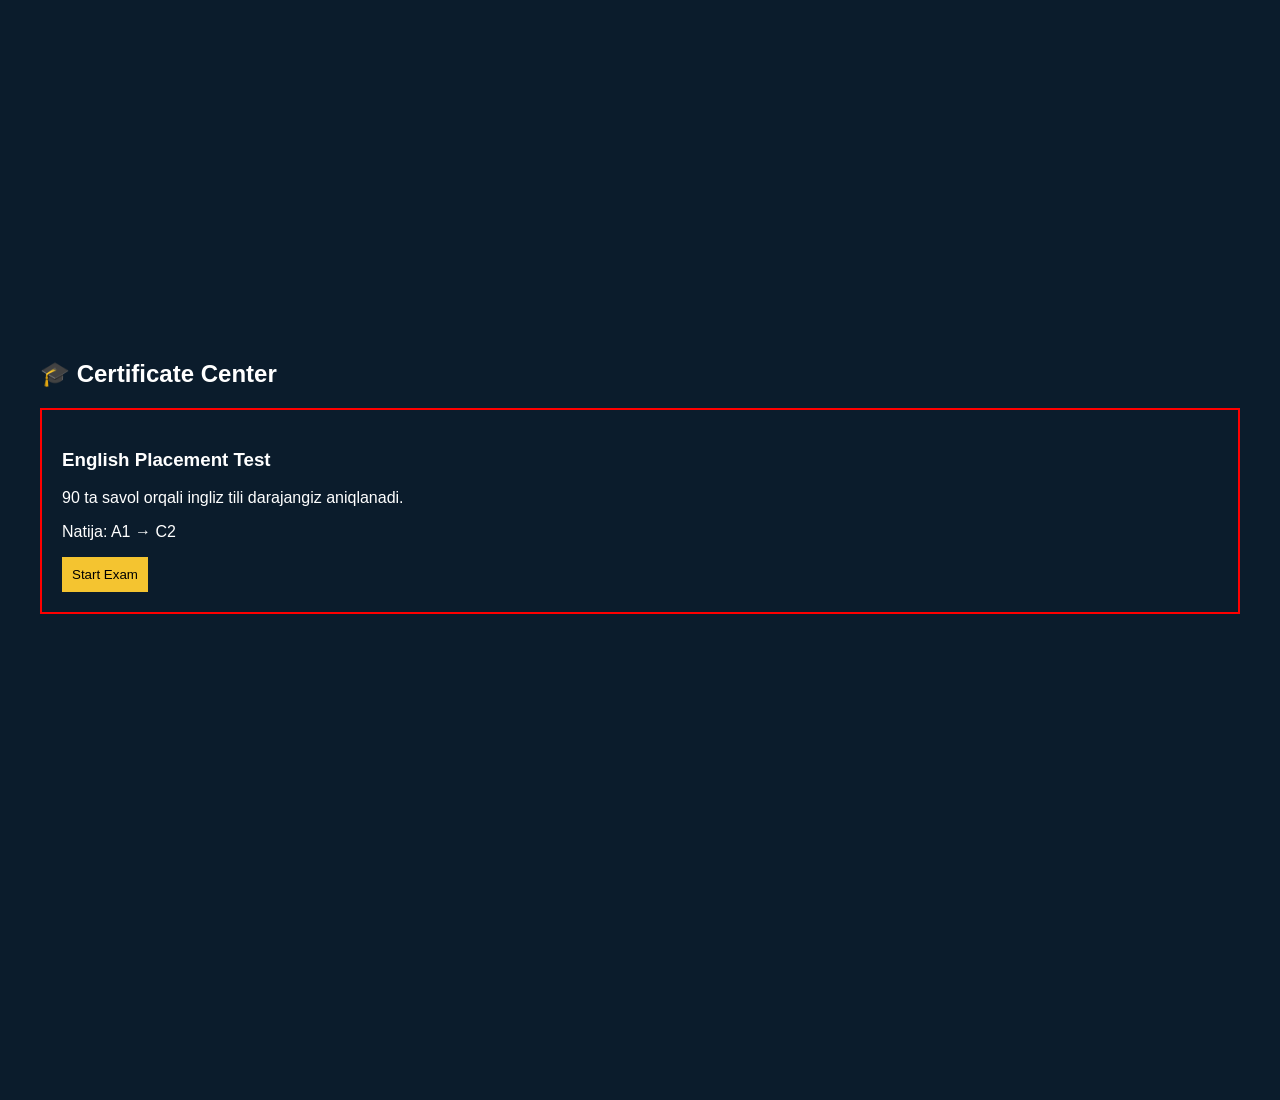
==== commit 444eccc9: "Add files via upload" ====
--- a/index.html
+++ b/index.html
@@ -225,6 +225,8 @@
 Savol 1 / 90
 </div>
 
+<div id="reading-passage" class="hidden"></div>
+
 <h3 id="test-question"></h3>
 
 <div id="test-options"></div>
--- a/style.css
+++ b/style.css
@@ -1238,4 +1238,15 @@
 display:block !important;
 border:2px solid red;
 padding:20px;
+}
+
+#reading-passage{
+background:#102944;
+padding:20px;
+border-radius:12px;
+margin-bottom:20px;
+line-height:1.8;
+font-size:18px;
+color:white;
+white-space:pre-line;
 }
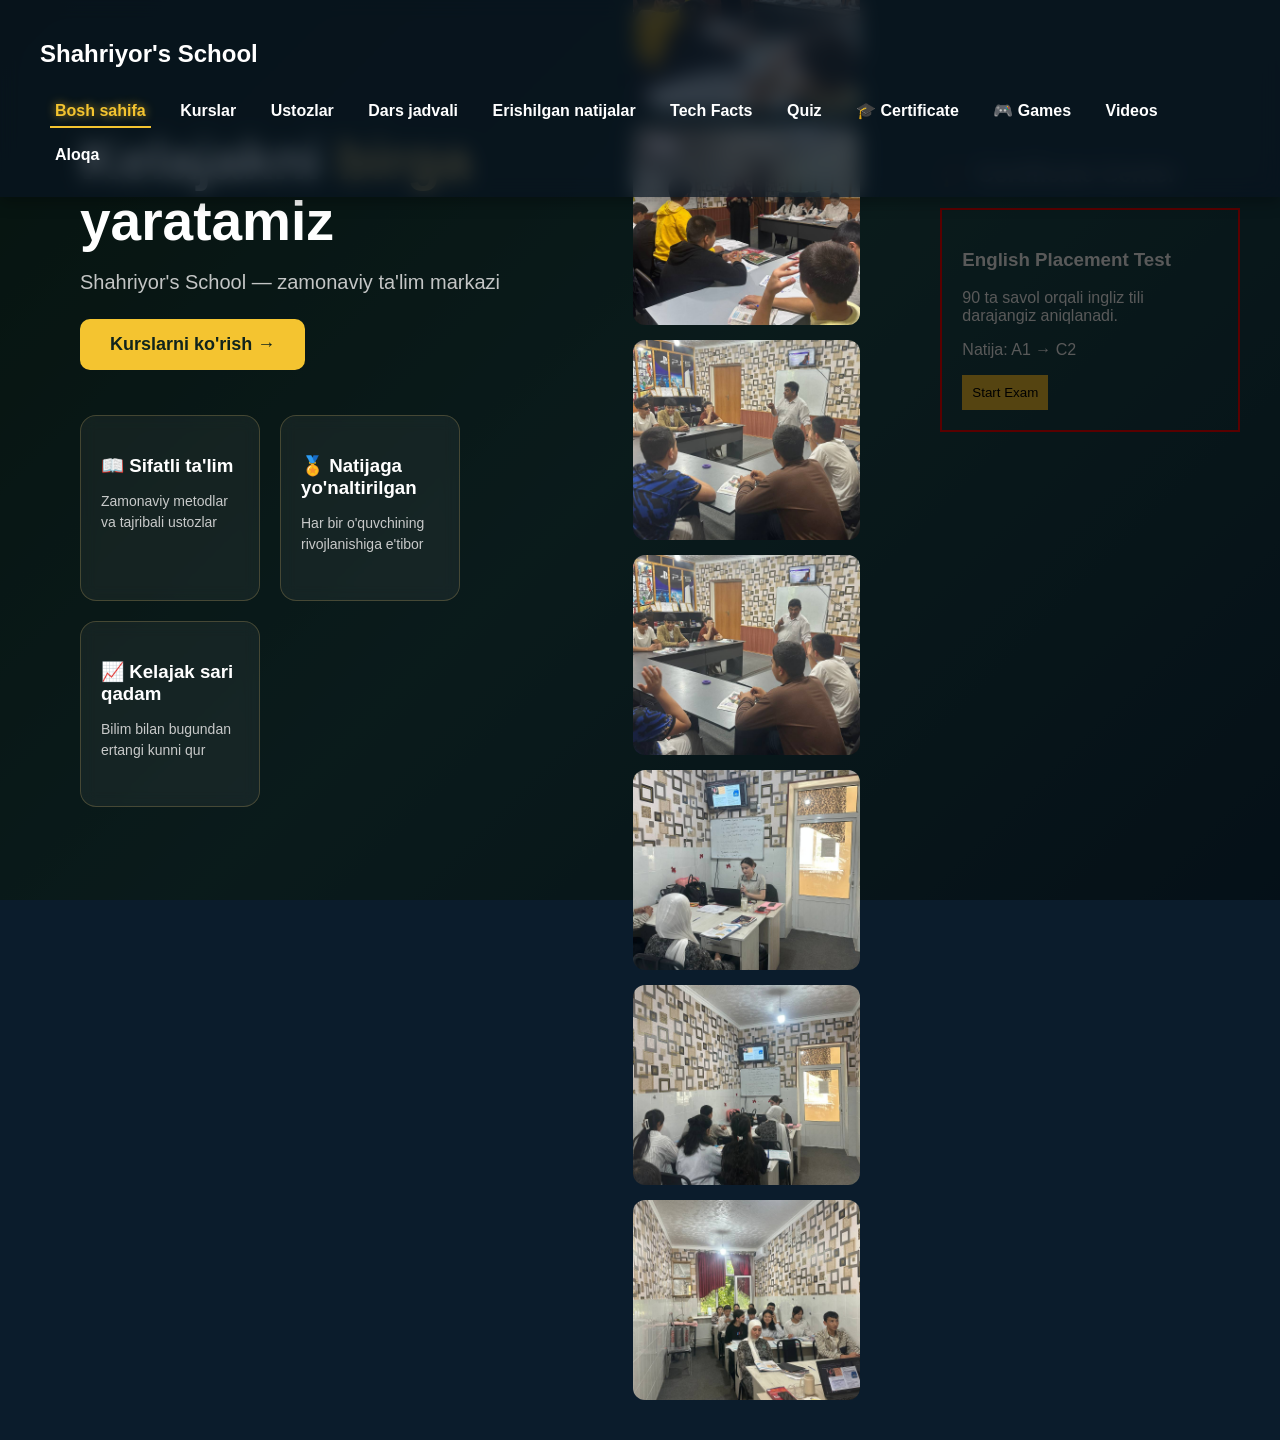
==== commit 420b418c: "Add files via upload" ====
--- a/index.html
+++ b/index.html
@@ -16,12 +16,54 @@
 <div class="hero">
   <div class="hero-overlay"></div>
 
+<img src="images!!/logo.png"
+     class="hero-logo">
+
   <div class="hero-content">
-  <h1 id="typewriter"></h1>
-  <p>Shahriyor's School — zamonaviy ta’lim markazi</p>
-
- <button onclick="goSection('courses')">Kurslarni ko‘rish</button>
-</div>
+
+    <h1 class="hero-title">
+        Kelajakni
+        <span>birga</span>
+        yaratamiz
+    </h1>
+
+    <p class="hero-subtitle">
+        Shahriyor's School — zamonaviy ta'lim markazi
+    </p>
+
+    <button class="hero-btn"
+            onclick="goSection('courses')">
+        Kurslarni ko'rish →
+    </button>
+
+    <div class="hero-features">
+
+        <div class="feature-item">
+            <h3>📖 Sifatli ta'lim</h3>
+            <p>
+                Zamonaviy metodlar va
+                tajribali ustozlar
+            </p>
+        </div>
+
+        <div class="feature-item">
+            <h3>🏅 Natijaga yo'naltirilgan</h3>
+            <p>
+                Har bir o'quvchining
+                rivojlanishiga e'tibor
+            </p>
+        </div>
+
+        <div class="feature-item">
+            <h3>📈 Kelajak sari qadam</h3>
+            <p>
+                Bilim bilan bugundan
+                ertangi kunni qur
+            </p>
+        </div>
+
+    </div>
+
 </div>
 
 <header class="main-header">
--- a/style.css
+++ b/style.css
@@ -1249,4 +1249,125 @@
 font-size:18px;
 color:white;
 white-space:pre-line;
+}
+
+/* ===== YANGI HERO ===== */
+
+.hero{
+    position:relative;
+    min-height:100vh;
+
+    display:flex;
+    align-items:center;
+    justify-content:flex-start;
+
+    padding-left:80px;
+
+    background:
+    linear-gradient(
+        135deg,
+        #12372A,
+        #1D4D4F,
+        #0E2F44
+    );
+}
+
+.hero-content{
+    text-align:left;
+    max-width:650px;
+    position:relative;
+    z-index:10;
+}
+
+.hero-title{
+    font-size:70px;
+    font-weight:800;
+    line-height:1.1;
+    margin-bottom:20px;
+}
+
+.hero-title span{
+    color:#d8b56a;
+}
+
+.hero-subtitle{
+    font-size:22px;
+    color:#d9d9d9;
+    margin-bottom:30px;
+}
+
+.hero-btn{
+    background:#d8b56a;
+    color:#10241d;
+
+    border:none;
+    padding:16px 35px;
+
+    border-radius:12px;
+
+    font-size:18px;
+    font-weight:700;
+
+    cursor:pointer;
+
+    transition:0.3s;
+}
+
+.hero-btn:hover{
+    transform:translateY(-3px);
+}
+
+.hero-features{
+    display:flex;
+    gap:20px;
+    margin-top:45px;
+    flex-wrap:wrap;
+}
+
+.feature-item{
+    background:rgba(255,255,255,0.05);
+
+    border:1px solid rgba(216,181,106,0.25);
+
+    padding:20px;
+
+    border-radius:16px;
+
+    width:180px;
+
+    backdrop-filter:blur(8px);
+
+    transition:0.3s;
+}
+
+.feature-item:hover{
+    transform:translateY(-5px);
+
+    border-color:#d8b56a;
+}
+
+.feature-item h3{
+    margin-bottom:10px;
+    color:#fff;
+}
+
+.feature-item p{
+    color:#dcdcdc;
+    font-size:14px;
+    line-height:1.5;
+}
+
+.hero-logo{
+    position:absolute;
+
+    right:120px;
+    top:50%;
+
+    transform:translateY(-50%);
+
+    width:500px;
+
+    opacity:0.12;
+
+    pointer-events:none;
 }
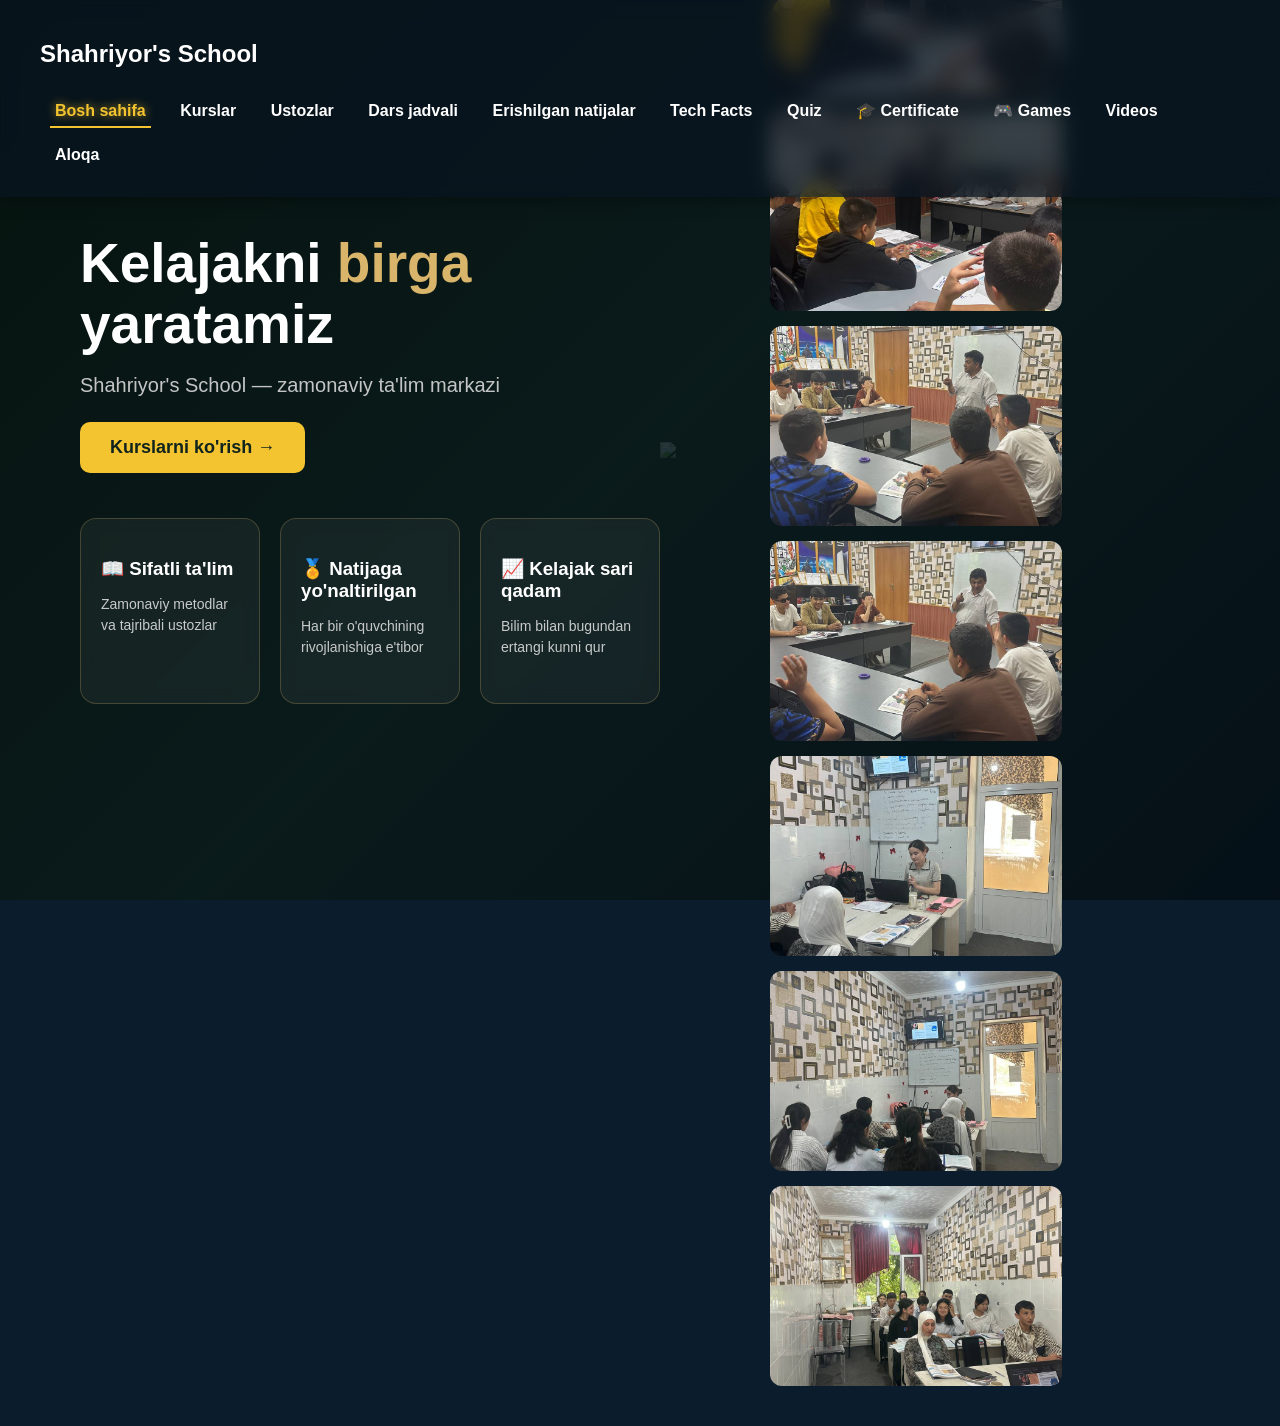
==== commit 541eacc4: "Add files via upload" ====
--- a/index.html
+++ b/index.html
@@ -300,6 +300,8 @@
 
 </div>
 
+</div>
+
 </section>
 
 <!-- VIDEOS -->
--- a/style.css
+++ b/style.css
@@ -1226,20 +1226,6 @@
 box-shadow:0 10px 25px rgba(0,0,0,0.3);
 }
 
-#certificate{
-display:block !important;
-}
-
-.certificate-home{
-display:block !important;
-}
-
-#certificate-box{
-display:block !important;
-border:2px solid red;
-padding:20px;
-}
-
 #reading-passage{
 background:#102944;
 padding:20px;
